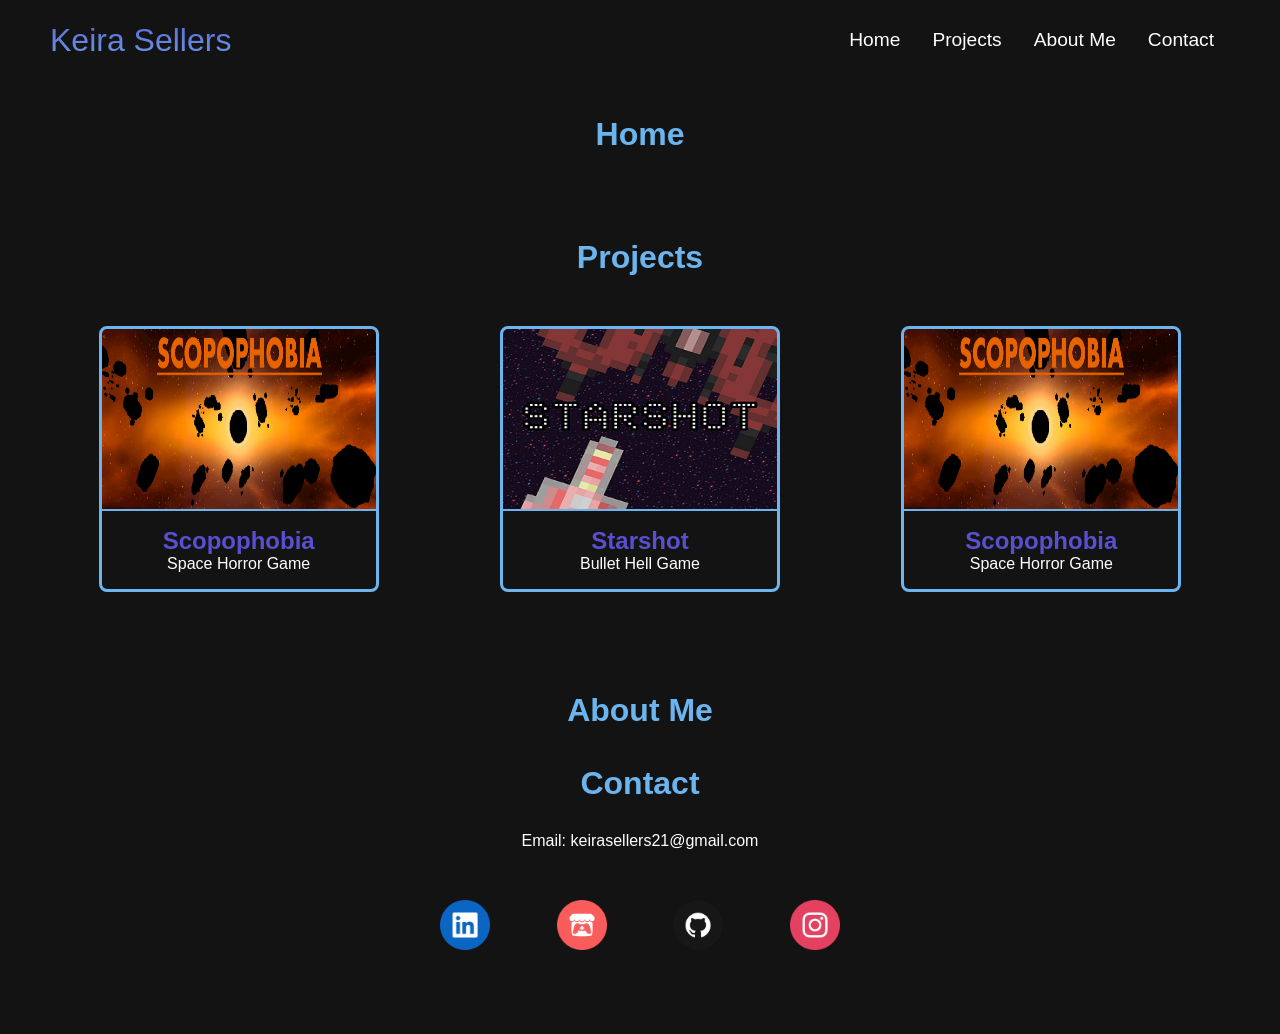
==== Index.html @ 9642dc13 "Website Start - Navigation Bar - Headers - Project Cards Start - Contact Links" ====
﻿<!DOCTYPE html>

<html lang="en" xmlns="http://www.w3.org/1999/xhtml">

<head>
    <meta charset="utf-8" />
    <meta name="viewport" content="width=device-width, initial-scale=1.0" />


    <title>PortfolioWebsite</title>
    <link rel="stylesheet" href="StyleSheet.css" />

</head>

<body>

    <nav class="navbar">

      <div class="navbar__container">

          <a href="/" id="navbar__logo">Keira Sellers</a>

          <div class="navbar__toggle" id="mobile-menu">
              <span class="bar"></span>
              <span class="bar"></span>
              <span class="bar"></span>
          </div>

          <ul class="navbar__menu">
              <li class="navbar__item">
                  <a href="/" class="navbar__links"> Home </a>
              </li>

              <li class="navbar__item">
                  <a href="/" class="navbar__links"> Projects </a>
              </li>

              <li class="navbar__item">
                  <a href="/" class="navbar__links"> About Me </a>
              </li>

              <li class="navbar__item">
                  <a href="/" class="navbar__links"> Contact </a>
              </li>
          </ul>

      </div>

    </nav>

    <br />    
    <br />    

    <div class="home">
        <div class="home__container">
            <h1>Home</h1>

            <div class="home__content">

            </div>

        </div>
    </div>

    <br />
    <br />

    <div class="projects">
        <h1>Projects</h1>
        <div class="projects__container">

            <div class="projects__card">
                <div class="projects__image">
                    <img src="Images/Scopophobia_Cover_Image.png" alt="Scopophobia"/>
               </div>
                <div class="projects__content">
                    <h2>Scopophobia</h2>
                    <p>Space Horror Game</p>
                </div>
            </div>

            <div class="projects__card">
                <div class="projects__image">
                    <img src="Images/Starshot_cover_image.png" alt="Starshot"/>
               </div>
                <div class="projects__content">
                    <h2>Starshot</h2>
                    <p>Bullet Hell Game</p>
                </div>
            </div>    

            <div class="projects__card">
                <div class="projects__image">
                    <img src="Images/Scopophobia_Cover_Image.png" alt="Scopophobia"/>
               </div>
                <div class="projects__content">
                    <h2>Scopophobia</h2>
                    <p>Space Horror Game</p>
                </div>
            </div>                

        </div>
    </div>

    <div class="aboutMe">
        <div class="aboutMe__container">
            <h1>About Me</h1>

            <p> 


            </p>
        </div>
    </div>

    <br />    
    <br />    

    <div class="contact">
        
        <h1>Contact</h1>

        <div class="contact__container">

            <p>Email: keirasellers21@gmail.com</p>

                <ul class="contact__info"> 
                    <li class="contact__item">
                        <a href="https://www.linkedin.com/in/keira-sellers-84a4863b2/">
                        <img class="contact__links" src="Images/linkedin_icon.png" alt="Linkedin" />
                        </a>
                    </li>

                    <li class="contact__item">
                        <a href="https://sellersgames.itch.io">
                        <img class="contact__links" src="Images/itch_icon.png" alt="Itch.IO" />
                        </a>
                    </li>

                    <li class="contact__item">
                        <a href="https://github.com/klbs04">
                        <img class="contact__links" src="Images/github_icon.png" alt="Github" />
                        </a>
                    </li>

                    <li class="contact__item">         
                        <a href="https://www.instagram.com/sellers_games/">
                        <img class="contact__links" src="Images/instagram_icon.png" alt="Instagram" />
                        </a>
                    </li>  
                </ul>
        </div>
    </div>


    <script src="App.js"></script>

</body>

</html>
---- StyleSheet.css ----
﻿* 
{
	box-sizing: border-box;
	margin: 0;
	padding: 0;
	font-family: "Kumbh Sans", sans-serif;
	background-color: #131313;
	/* color: #6CB4EE; */
}

h1
{
	color: #6CB4EE;
	text-align: center;
	text-justify: auto;
}

h2
{
	color: #5A4FCF;
	text-align: center;
	text-justify: auto;
}

p
{
	color: white;
}

ul 
{
	list-style: none;
}

/*#region NavigationBar*/

.navbar
{
	background: #5A4FCF;
	height: 80px;
	display: flex;
	justify-content: center;
	align-items: center;
	font-size: 1.2rem;
	position: sticky;
	top: 0;
	z-index: 999;
}

.navbar__container
{
	display: flex;
	justify-content: space-between;
	height: 80px;
	z-index: 1;
	width: 100%;
	max-width: 1300px;
	margin: 0 auto;
	padding: 0 50px;
}

#navbar__logo
{
	background-color: #5A4FCF;
	background-image: linear-gradient(to top, #6CB4EE 0%, #5A4FCF 100%);
	background-size: 100%;
	-webkit-background-clip: text;
	-moz-background-clip: text;
	-webkit-text-fill-color: transparent;
	-moz-text-fill-color: transparent;
	display: flex;
	align-items: center;
	cursor: pointer;
	text-decoration: none;
	font-size: 2rem;
}

.navbar__menu
{
	display: flex;
	align-items: center;
	list-style: none;
	text-align: center;
}

.navbar__item
{
	height: 80px;
}

.navbar__links
{
	color: #fff;
	display: flex;
	align-items: center;
	justify-content: center;
	text-decoration: none;
	padding: 0 1rem;
	height: 100%;
}


.navbar__links:hover
{
	color: #5A4FCF;
	transition: all 0.3s ease;
}

.projects
{
	padding: 50px 50px;
	justify-content: center;
	text-align: center;
}

.projects__container
{
	display: grid;
	grid-template-columns: repeat(auto-fill, minmax(300px, 1fr));
	gap: 24px;
	width: 100%;
	max-width: 1300px;
	margin: 0 auto;
	padding: 50px 0px;
	justify-items: center;
	flex-wrap: wrap;
}

.projects__card
{
	background-color: #6CB4EE;
	border: 3px solid #6CB4EE;
	border-radius: 8px;
	overflow: hidden;
	transition: transform 0.3 ease, box-shadow 0.3 ease;
	cursor: pointer;
	width: calc(33.333% - 24px); 
    max-width: 380px;
    min-width: 280px;
	justify-self: center;
}

.projects__card:hover
{
	transform: translateY(-5px);
	box-shadow: 0px 8px 20px #fff;
}

.projects__image
{
	width: 100%;
	height: 180px;
	overflow: hidden;
}

.projects__image img
{
	width: 100%;
	height: 100%;
	object-fit: fill;
	display: block;
}

.projects__content
{
	padding: 16px;
	border-top: 2px solid #6CB4EE;
	
}


.contact__info
{
	display: flex;
	justify-content: space-between;
	max-width: 500px;
	margin: 0 auto;	
	padding: 50px;
}

.contact__container
{
	padding: 30px;
	text-align: center;
	justify-content: center;

}

.contact__links
{
	width: 50px;
	height: 50px;
	justify-content: center;
	align-items: center;
}

.contact__links:hover
{
	color: #5A4FCF;
	transition: all 0.3s ease;
}

@media screen and (max-width: 960px)
{
	.navbar__container
	{
		display: flex;
		justify-content: space-between;
		height: 80px;
		z-index: 1;
		width: 100%;
		max-width: 1300px;
		padding: 0;
	}

	.navbar__menu
	{
		display: grid;
		grid-template-columns: auto;
		margin: 0;
		width: 100%;
		position: absolute;
		top: -1000px;
		opacity: 0;
		transition: all 0.5s ease;
		height: 50vh;
		z-index: -1;
	}

	.navbar__menu.active
	{
		background: #131313;
		top: 100%;
		opacity: 1;
		transition: all 0.5s ease;
		z-index: 99;
		height: 50vh;
		font-size: 1.6rem;
	}

	#navbar__logo
	{
		padding-left: 25px;
	}

	.navbar__toggle .bar
	{
		width: 25px;
		height: 3px;
		margin: 5px auto;
		transition: all 0.3s ease-in-out;
		background: #fff;
	}

	.navbar__item
	{
		width: 100%;
	}

	.navbar__links
	{
		text-align: center;
		padding: 2rem;
		width: 100%;
		display: table;
	}

	#mobile-menu
	{
		position: absolute;
		top: 20%;
		right: 5%;
		transform: translate(5%, 20%);
	}

	.navbar__btn
	{
		padding-bottom: 2rem;
	}

	.button
	{
		display: flex;
		justify-content: center;
		align-items: center;
		width: 80%;
		height: 80px;
		margin: 0;
	}

	.navbar__toggle .bar
	{
		display: block;
		cursor: pointer;
	}

	#mobile-menu.is-active .bar:nth-child(2)
	{
		opacity: 0;
	}

	#mobile-menu.is-active .bar:nth-child(1)
	{
		transform: translate(8px) rotate(45deg);
	}

	#mobile-menu.is-active .bar:nth-child(3)
	{
		transform: translate(-8px) rotate(-45deg);
	}
}

/*#endregion NavigationBar*/
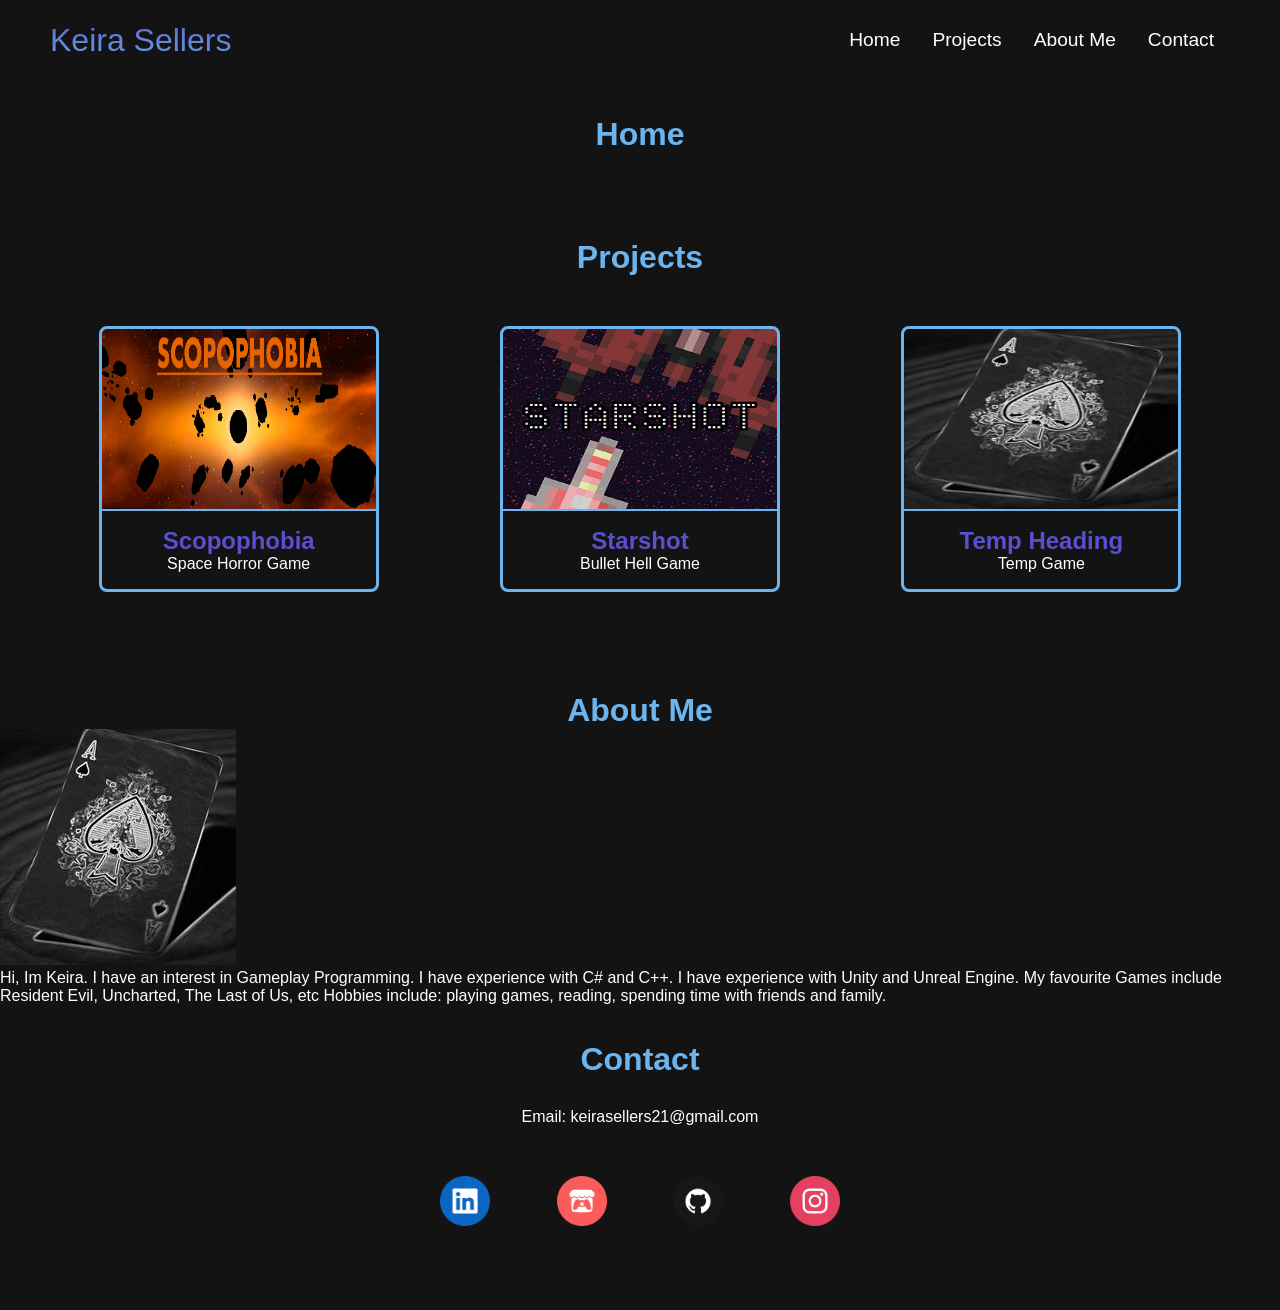
==== commit 1d5be423: "Temp - Temp Images - Temp About Me text" ====
--- a/Index.html
+++ b/Index.html
@@ -91,11 +91,11 @@
 
             <div class="projects__card">
                 <div class="projects__image">
-                    <img src="Images/Scopophobia_Cover_Image.png" alt="Scopophobia"/>
+                    <img src="Images/Temp_imag.png" alt=""/>
                </div>
                 <div class="projects__content">
-                    <h2>Scopophobia</h2>
-                    <p>Space Horror Game</p>
+                    <h2>Temp Heading</h2>
+                    <p>Temp Game</p>
                 </div>
             </div>                
 
@@ -106,8 +106,20 @@
         <div class="aboutMe__container">
             <h1>About Me</h1>
 
+            <div>
+                <img src="Images/Temp_imag.png" alt=""/>
+            </div>
+
             <p> 
+                Hi, Im Keira.
 
+                I have an interest in Gameplay Programming.
+                I have experience with C# and C++.
+                I have experience with Unity and Unreal Engine.
+
+                My favourite Games include Resident Evil, Uncharted, The Last of Us, etc
+
+                Hobbies include: playing games, reading, spending time with friends and family.
 
             </p>
         </div>
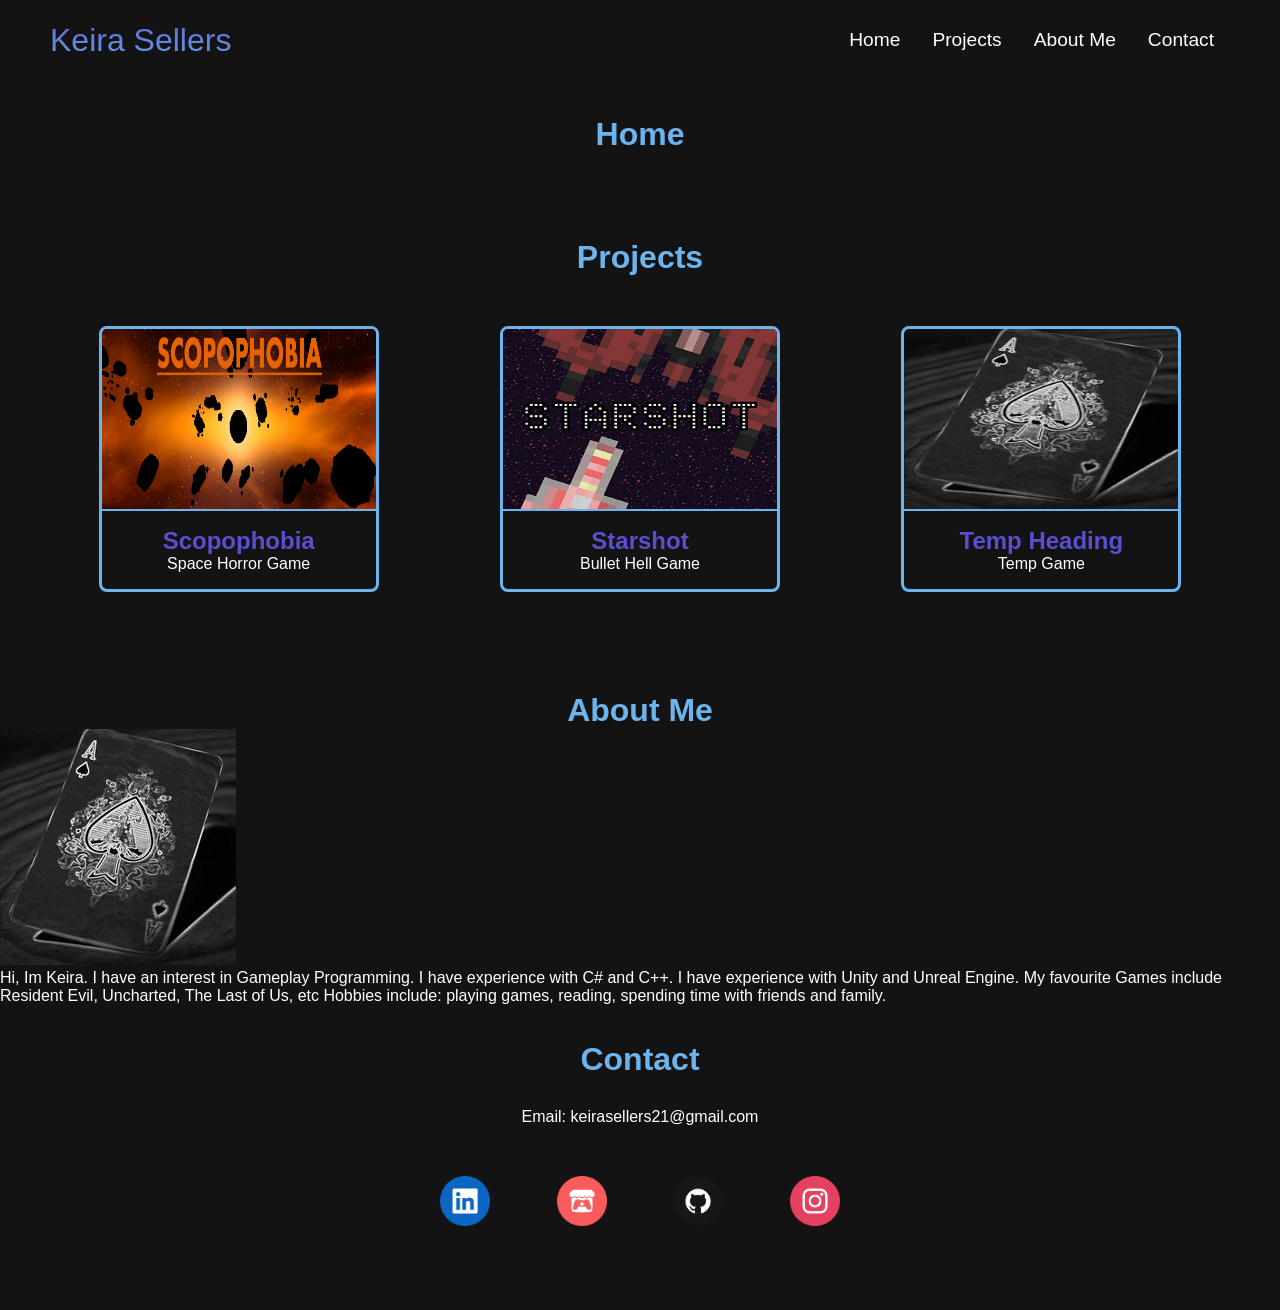
==== commit b1f63ad7: "project pages" ====
--- a/Index.html
+++ b/Index.html
@@ -71,7 +71,9 @@
 
             <div class="projects__card">
                 <div class="projects__image">
+                    <a href="Scopophobia.html">
                     <img src="Images/Scopophobia_Cover_Image.png" alt="Scopophobia"/>
+                    </a>
                </div>
                 <div class="projects__content">
                     <h2>Scopophobia</h2>
@@ -81,7 +83,9 @@
 
             <div class="projects__card">
                 <div class="projects__image">
+                    <a href="Starshot.html">
                     <img src="Images/Starshot_cover_image.png" alt="Starshot"/>
+                    </a>
                </div>
                 <div class="projects__content">
                     <h2>Starshot</h2>
--- a/StyleSheet.css
+++ b/StyleSheet.css
@@ -54,7 +54,7 @@
 	height: 80px;
 	z-index: 1;
 	width: 100%;
-	max-width: 1300px;
+	max-width: 5000px;
 	margin: 0 auto;
 	padding: 0 50px;
 }
@@ -106,6 +106,120 @@
 	transition: all 0.3s ease;
 }
 
+
+@media screen and (max-width: 960px)
+{
+	.navbar__container
+	{
+		display: flex;
+		justify-content: space-between;
+		height: 80px;
+		z-index: 1;
+		width: 100%;
+		max-width: 1300px;
+		padding: 0;
+	}
+
+	.navbar__menu
+	{
+		display: grid;
+		grid-template-columns: auto;
+		margin: 0;
+		width: 100%;
+		position: absolute;
+		top: -1000px;
+		opacity: 0;
+		transition: all 0.5s ease;
+		height: 50vh;
+		z-index: -1;
+	}
+
+	.navbar__menu.active
+	{
+		background: #131313;
+		top: 100%;
+		opacity: 1;
+		transition: all 0.5s ease;
+		z-index: 99;
+		height: 50vh;
+		font-size: 1.6rem;
+	}
+
+	#navbar__logo
+	{
+		padding-left: 25px;
+	}
+
+	.navbar__toggle .bar
+	{
+		width: 25px;
+		height: 3px;
+		margin: 5px auto;
+		transition: all 0.3s ease-in-out;
+		background: #fff;
+	}
+
+	.navbar__item
+	{
+		width: 100%;
+	}
+
+	.navbar__links
+	{
+		text-align: center;
+		padding: 2rem;
+		width: 100%;
+		display: table;
+	}
+
+	#mobile-menu
+	{
+		position: absolute;
+		top: 20%;
+		right: 5%;
+		transform: translate(5%, 20%);
+	}
+
+	.navbar__btn
+	{
+		padding-bottom: 2rem;
+	}
+
+	.button
+	{
+		display: flex;
+		justify-content: center;
+		align-items: center;
+		width: 80%;
+		height: 80px;
+		margin: 0;
+	}
+
+	.navbar__toggle .bar
+	{
+		display: block;
+		cursor: pointer;
+	}
+
+	#mobile-menu.is-active .bar:nth-child(2)
+	{
+		opacity: 0;
+	}
+
+	#mobile-menu.is-active .bar:nth-child(1)
+	{
+		transform: translate(8px) rotate(45deg);
+	}
+
+	#mobile-menu.is-active .bar:nth-child(3)
+	{
+		transform: translate(-8px) rotate(-45deg);
+	}
+}
+
+/*#endregion NavigationBar*/
+
+/*#region Projects */
 .projects
 {
 	padding: 50px 50px;
@@ -168,7 +282,9 @@
 	
 }
 
-
+/*#endregion Projects */
+
+/*#region Contact */
 .contact__info
 {
 	display: flex;
@@ -200,116 +316,47 @@
 	transition: all 0.3s ease;
 }
 
-@media screen and (max-width: 960px)
-{
-	.navbar__container
-	{
-		display: flex;
-		justify-content: space-between;
-		height: 80px;
-		z-index: 1;
-		width: 100%;
-		max-width: 1300px;
-		padding: 0;
-	}
-
-	.navbar__menu
-	{
-		display: grid;
-		grid-template-columns: auto;
-		margin: 0;
-		width: 100%;
-		position: absolute;
-		top: -1000px;
-		opacity: 0;
-		transition: all 0.5s ease;
-		height: 50vh;
-		z-index: -1;
-	}
-
-	.navbar__menu.active
-	{
-		background: #131313;
-		top: 100%;
-		opacity: 1;
-		transition: all 0.5s ease;
-		z-index: 99;
-		height: 50vh;
-		font-size: 1.6rem;
-	}
-
-	#navbar__logo
-	{
-		padding-left: 25px;
-	}
-
-	.navbar__toggle .bar
-	{
-		width: 25px;
-		height: 3px;
-		margin: 5px auto;
-		transition: all 0.3s ease-in-out;
-		background: #fff;
-	}
-
-	.navbar__item
-	{
-		width: 100%;
-	}
-
-	.navbar__links
-	{
-		text-align: center;
-		padding: 2rem;
-		width: 100%;
-		display: table;
-	}
-
-	#mobile-menu
-	{
-		position: absolute;
-		top: 20%;
-		right: 5%;
-		transform: translate(5%, 20%);
-	}
-
-	.navbar__btn
-	{
-		padding-bottom: 2rem;
-	}
-
-	.button
-	{
-		display: flex;
-		justify-content: center;
-		align-items: center;
-		width: 80%;
-		height: 80px;
-		margin: 0;
-	}
-
-	.navbar__toggle .bar
-	{
-		display: block;
-		cursor: pointer;
-	}
-
-	#mobile-menu.is-active .bar:nth-child(2)
-	{
-		opacity: 0;
-	}
-
-	#mobile-menu.is-active .bar:nth-child(1)
-	{
-		transform: translate(8px) rotate(45deg);
-	}
-
-	#mobile-menu.is-active .bar:nth-child(3)
-	{
-		transform: translate(-8px) rotate(-45deg);
-	}
-}
-
-/*#endregion NavigationBar*/
-
-
+/*#endregion Contact */
+
+/*#region ProjectSites */
+
+iframe
+{
+	width: 400px;
+	height: 200px;
+}
+
+.project__content
+{
+	display: flex;
+	justify-content: center;
+}
+
+.video
+{
+	padding: 500px 0px;	
+	display: flex;
+	justify-content: center;
+}
+
+.image__container
+{
+	display: grid;
+	justify-content: center;
+	grid-template-columns: repeat(auto-fill, minmax(0px, 5000px));
+	gap: 50px;
+	max-width: 5000px;
+	margin: 0 auto;
+	padding: 50px 0px;
+}
+
+.image__item
+{
+	width: 300px;
+	height: 150px;
+	justify-content: center;
+}
+
+
+
+/*#endregion ProjectSites */
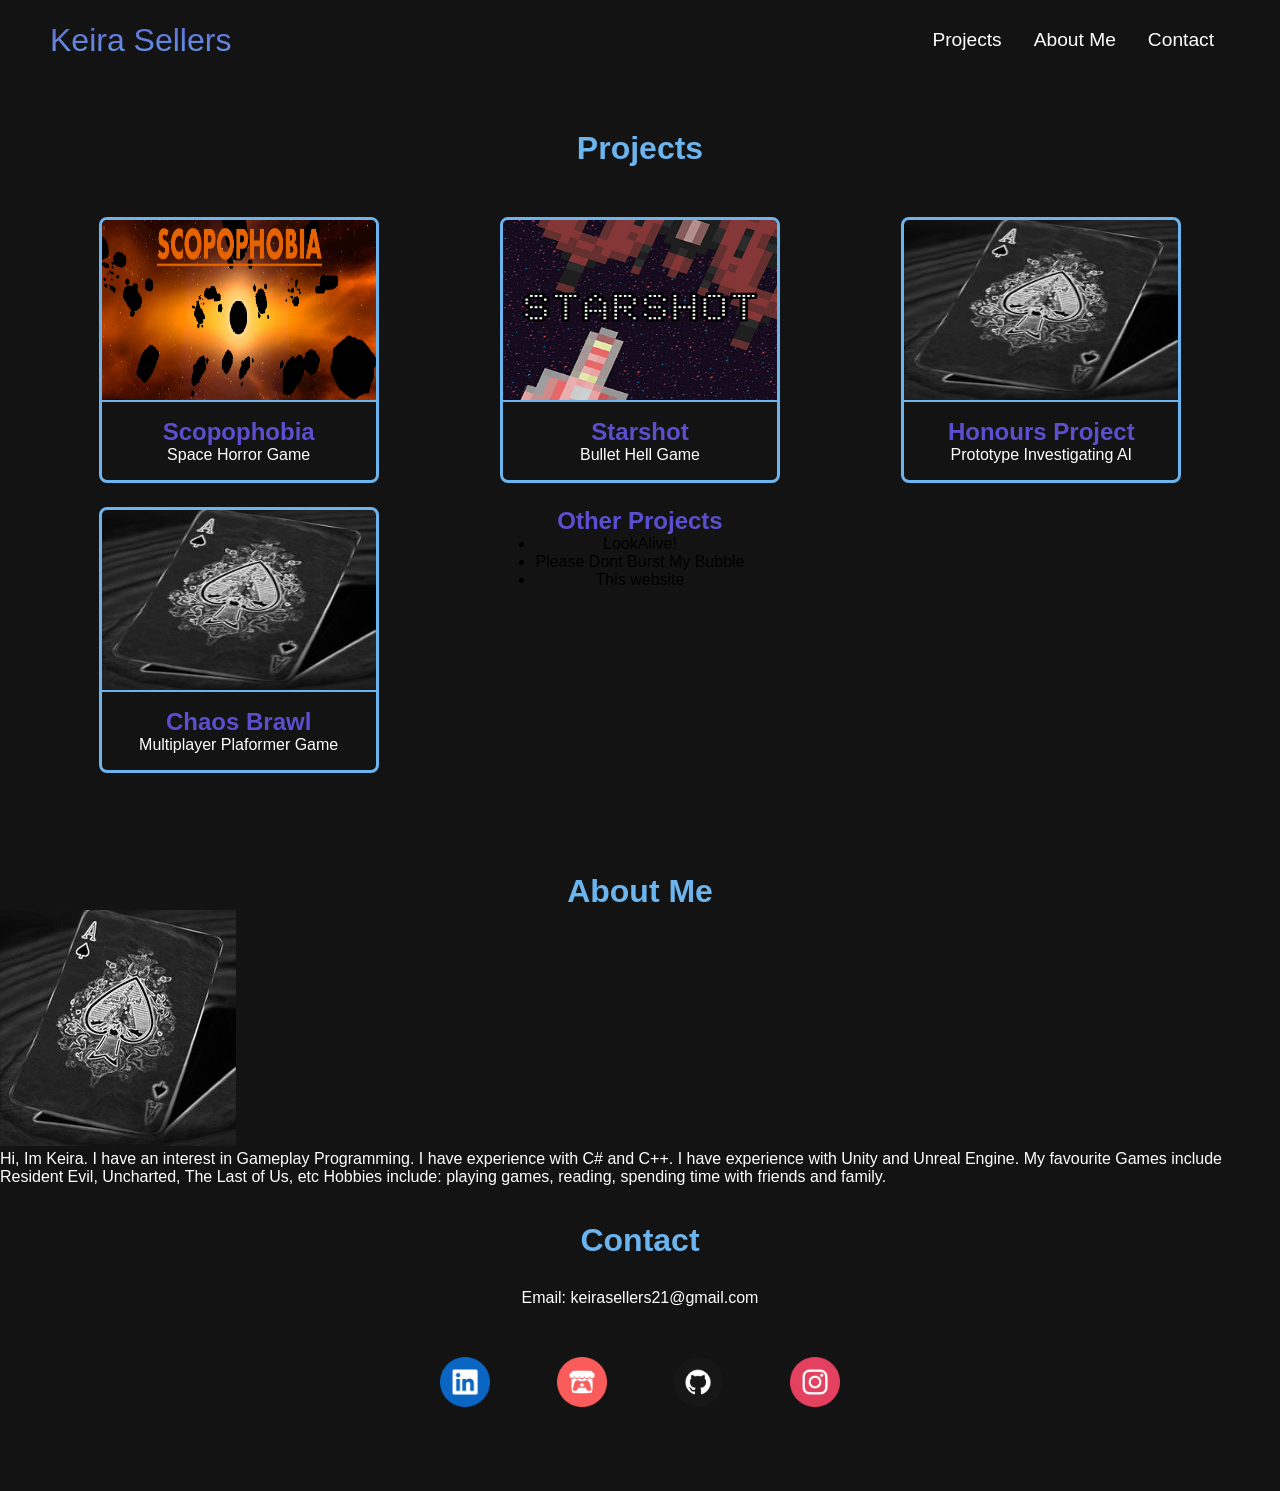
==== commit 45e1a75c: "new stuff -project pages -updates -new text -logo" ====
--- a/Index.html
+++ b/Index.html
@@ -28,10 +28,6 @@
 
           <ul class="navbar__menu">
               <li class="navbar__item">
-                  <a href="/" class="navbar__links"> Home </a>
-              </li>
-
-              <li class="navbar__item">
                   <a href="/" class="navbar__links"> Projects </a>
               </li>
 
@@ -47,23 +43,6 @@
       </div>
 
     </nav>
-
-    <br />    
-    <br />    
-
-    <div class="home">
-        <div class="home__container">
-            <h1>Home</h1>
-
-            <div class="home__content">
-
-            </div>
-
-        </div>
-    </div>
-
-    <br />
-    <br />
 
     <div class="projects">
         <h1>Projects</h1>
@@ -95,13 +74,32 @@
 
             <div class="projects__card">
                 <div class="projects__image">
-                    <img src="Images/Temp_imag.png" alt=""/>
+                    <img src="Images/Temp_imag.png" alt="Honours Project"/>
                </div>
                 <div class="projects__content">
-                    <h2>Temp Heading</h2>
-                    <p>Temp Game</p>
+                    <h2>Honours Project</h2>
+                    <p>Prototype Investigating AI</p>
                 </div>
-            </div>                
+            </div>         
+
+            <div class="projects__card">
+                <div class="projects__image">
+                    <img src="Images/Temp_imag.png" alt="Chaos Brawl"/>
+               </div>
+                <div class="projects__content">
+                    <h2>Chaos Brawl</h2>
+                    <p>Multiplayer Plaformer Game</p>
+                </div>
+            </div> 
+
+            <div>
+                <h2>Other Projects</h2>
+                <ul>
+                    <li>LookAlive!</li>
+                    <li>Please Dont Burst My Bubble</li>
+                    <li>This website</li>
+                </ul>
+            </div>
 
         </div>
     </div>
--- a/StyleSheet.css
+++ b/StyleSheet.css
@@ -25,11 +25,6 @@
 p
 {
 	color: white;
-}
-
-ul 
-{
-	list-style: none;
 }
 
 /*#region NavigationBar*/
@@ -292,6 +287,7 @@
 	max-width: 500px;
 	margin: 0 auto;	
 	padding: 50px;
+	list-style: none;
 }
 
 .contact__container
@@ -328,8 +324,9 @@
 
 .project__content
 {
-	display: flex;
-	justify-content: center;
+	/* display: flex; */
+	justify-content: center;
+	margin: 50px 100px;
 }
 
 .video
@@ -343,11 +340,13 @@
 {
 	display: grid;
 	justify-content: center;
-	grid-template-columns: repeat(auto-fill, minmax(0px, 5000px));
-	gap: 50px;
+	grid-template-columns: repeat(auto-fill, minmax(200px, 5000px));
+	gap: 10px;
 	max-width: 5000px;
 	margin: 0 auto;
 	padding: 50px 0px;
+	flex-wrap: wrap;
+	width: 100%;
 }
 
 .image__item
@@ -359,4 +358,5 @@
 
 
 
+
 /*#endregion ProjectSites */
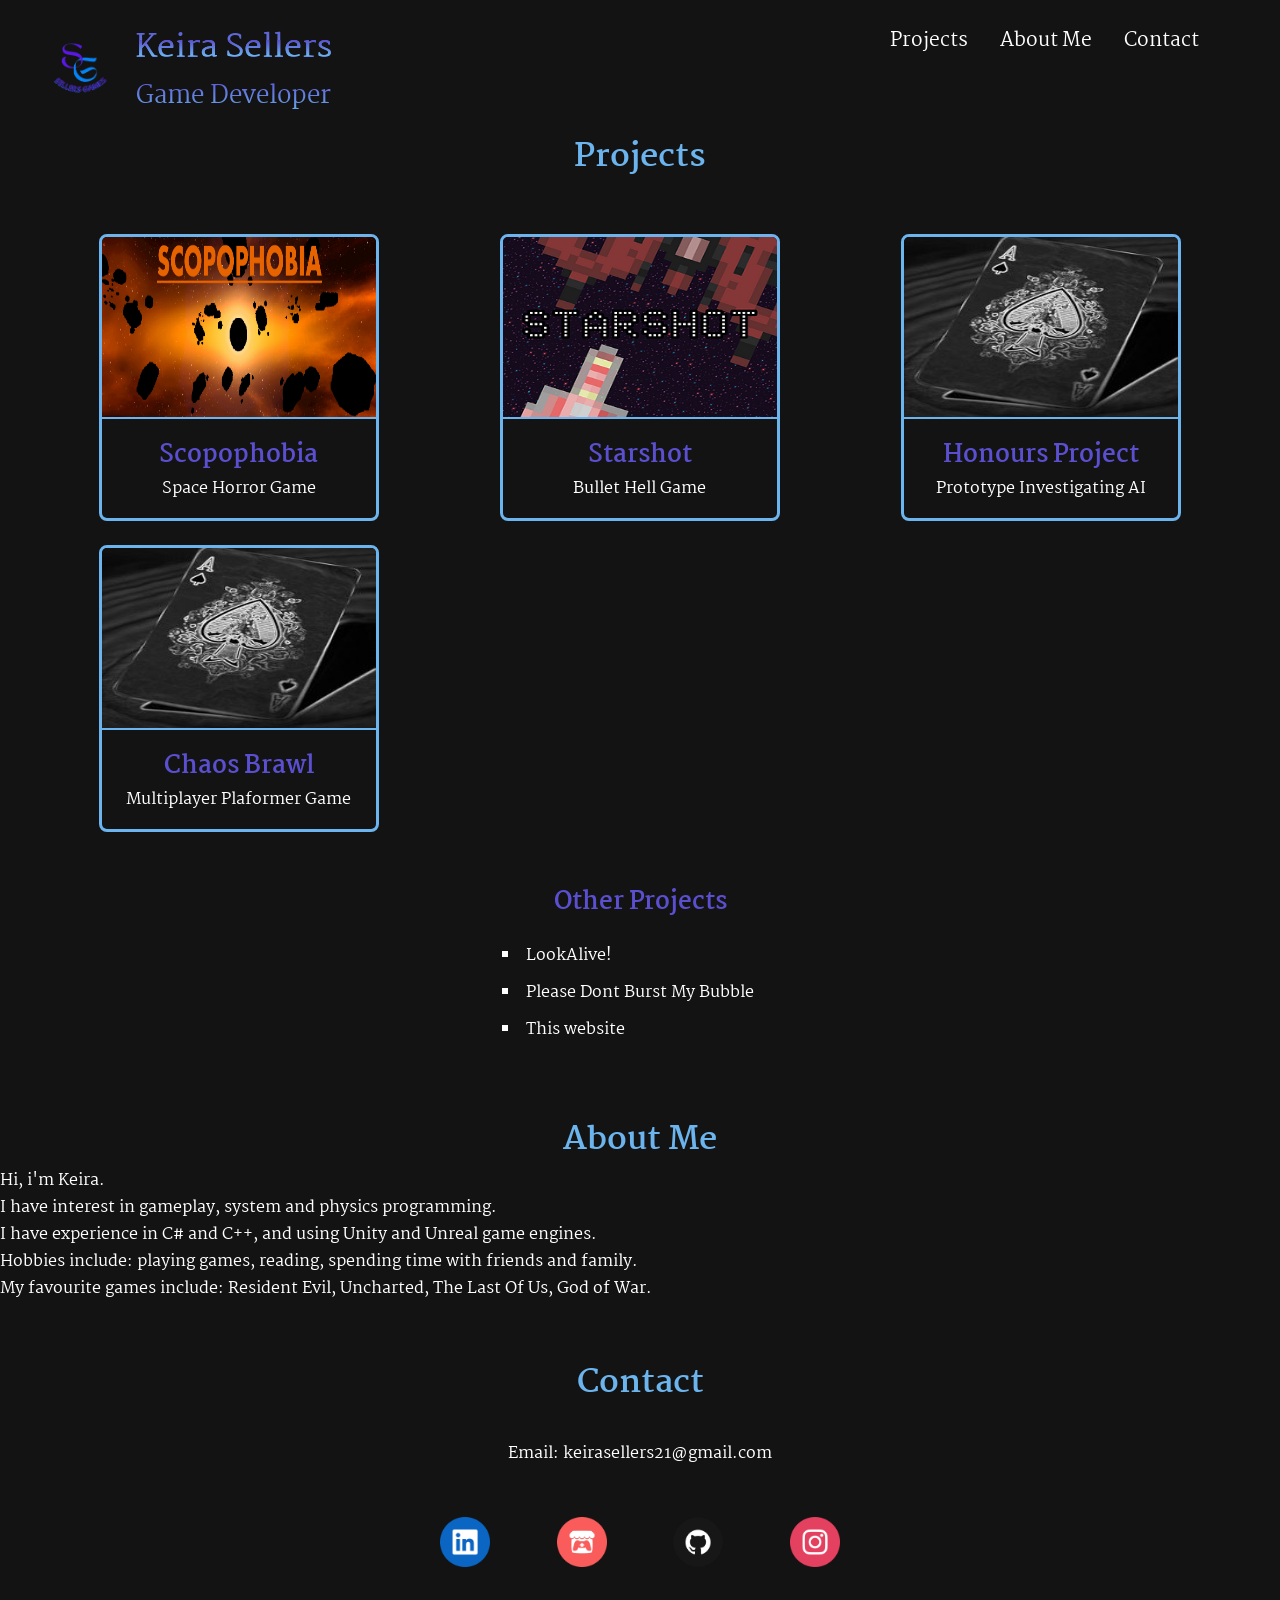
==== commit fab9084e: "Images" ====
--- a/Index.html
+++ b/Index.html
@@ -8,7 +8,10 @@
 
 
     <title>PortfolioWebsite</title>
-    <link rel="stylesheet" href="StyleSheet.css" />
+    <link rel="stylesheet" href="StyleSheet.css"/>
+    <link rel="preconnect" href="https://fonts.googleapis.com">
+    <link rel="preconnect" href="https://fonts.gstatic.com" crossorigin>
+    <link href="https://fonts.googleapis.com/css2?family=Martel:wght@200;300;400;600;700;800;900&display=swap" rel="stylesheet">
 
 </head>
 
@@ -18,29 +21,33 @@
 
       <div class="navbar__container">
 
-          <a href="/" id="navbar__logo">Keira Sellers</a>
-
-          <div class="navbar__toggle" id="mobile-menu">
+            <a href="/" id="navbar__logo">
+                <img class="logo" src="Images/Logo-cropped-transparent.png" alt="Logo"/>
+                    <span class="name__text" id="navbar__logo">Keira Sellers</span>
+                    <p class="title__text" id="navbar__logo">Game Developer</p>
+            </a>
+            
+            <div class="navbar__toggle" id="mobile-menu">
               <span class="bar"></span>
               <span class="bar"></span>
               <span class="bar"></span>
-          </div>
+            </div>
 
-          <ul class="navbar__menu">
-              <li class="navbar__item">
-                  <a href="/" class="navbar__links"> Projects </a>
-              </li>
+            <ul class="navbar__menu">
+                <li class="navbar__item">
+                    <a href="/" class="navbar__links"> Projects </a>
+                </li>
 
-              <li class="navbar__item">
-                  <a href="/" class="navbar__links"> About Me </a>
-              </li>
+                <li class="navbar__item">
+                    <a href="/" class="navbar__links"> About Me </a>
+                </li>
 
-              <li class="navbar__item">
-                  <a href="/" class="navbar__links"> Contact </a>
-              </li>
-          </ul>
+                <li class="navbar__item">
+                    <a href="/" class="navbar__links"> Contact </a>
+                </li>
+            </ul>
 
-      </div>
+        </div>
 
     </nav>
 
@@ -51,7 +58,7 @@
             <div class="projects__card">
                 <div class="projects__image">
                     <a href="Scopophobia.html">
-                    <img src="Images/Scopophobia_Cover_Image.png" alt="Scopophobia"/>
+                    <img src="Images/Scopophobia/Scopophobia_Cover_Image.png" alt="Scopophobia"/>
                     </a>
                </div>
                 <div class="projects__content">
@@ -63,7 +70,7 @@
             <div class="projects__card">
                 <div class="projects__image">
                     <a href="Starshot.html">
-                    <img src="Images/Starshot_cover_image.png" alt="Starshot"/>
+                    <img src="Images/Starshot/Starshot_cover_image.png" alt="Starshot"/>
                     </a>
                </div>
                 <div class="projects__content">
@@ -74,7 +81,9 @@
 
             <div class="projects__card">
                 <div class="projects__image">
+                    <a href="HonoursProject.html">
                     <img src="Images/Temp_imag.png" alt="Honours Project"/>
+                    </a>
                </div>
                 <div class="projects__content">
                     <h2>Honours Project</h2>
@@ -84,46 +93,38 @@
 
             <div class="projects__card">
                 <div class="projects__image">
+                    <a href="ChaosBrawl.html">
                     <img src="Images/Temp_imag.png" alt="Chaos Brawl"/>
+                    </a>                    
                </div>
                 <div class="projects__content">
                     <h2>Chaos Brawl</h2>
                     <p>Multiplayer Plaformer Game</p>
                 </div>
             </div> 
+        </div>
 
-            <div>
-                <h2>Other Projects</h2>
-                <ul>
-                    <li>LookAlive!</li>
-                    <li>Please Dont Burst My Bubble</li>
-                    <li>This website</li>
-                </ul>
-            </div>
+        <div class="other__projects">
+            <h2>Other Projects</h2>
+            <ul>
+                <li>LookAlive!</li>
+                <li>Please Dont Burst My Bubble</li>
+                <li>This website</li>
+            </ul>
+        </div>
 
-        </div>
     </div>
 
     <div class="aboutMe">
         <div class="aboutMe__container">
             <h1>About Me</h1>
 
-            <div>
-                <img src="Images/Temp_imag.png" alt=""/>
-            </div>
+            <p>Hi, i'm Keira.</p>
+            <p>I have interest in gameplay, system and physics programming.</p>
+            <p>I have experience in C# and C++, and using Unity and Unreal game engines.</p>
+            <p> Hobbies include: playing games, reading, spending time with friends and family.</p>
+            <P>My favourite games include: Resident Evil, Uncharted, The Last Of Us, God of War.</P>
 
-            <p> 
-                Hi, Im Keira.
-
-                I have an interest in Gameplay Programming.
-                I have experience with C# and C++.
-                I have experience with Unity and Unreal Engine.
-
-                My favourite Games include Resident Evil, Uncharted, The Last of Us, etc
-
-                Hobbies include: playing games, reading, spending time with friends and family.
-
-            </p>
         </div>
     </div>
 
--- a/StyleSheet.css
+++ b/StyleSheet.css
@@ -3,9 +3,8 @@
 	box-sizing: border-box;
 	margin: 0;
 	padding: 0;
-	font-family: "Kumbh Sans", sans-serif;
+	font-family: "Martel", serif;
 	background-color: #131313;
-	/* color: #6CB4EE; */
 }
 
 h1
@@ -25,6 +24,18 @@
 p
 {
 	color: white;
+	justify-self: center;
+}
+
+ul
+{
+	list-style: square;
+	list-style-position: outside;
+	color: #fff;
+	margin: 5px;
+	padding: 10px;
+	text-align: left;
+	display: inline-block;
 }
 
 /*#region NavigationBar*/
@@ -63,11 +74,39 @@
 	-moz-background-clip: text;
 	-webkit-text-fill-color: transparent;
 	-moz-text-fill-color: transparent;
-	display: flex;
+	display: grid;
 	align-items: center;
 	cursor: pointer;
 	text-decoration: none;
+	column-gap: 5px;
+	grid-template-columns: auto 1f;
+	grid-template-rows: auto auto;
+	margin-top: 20px;
+}
+
+.logo
+{
+	width: 60px;
+	height: 60px;
+	margin-right: 20px;
+	grid-row: 1 / 3;
+}
+
+.title__text
+{
+	display: flex;
+	flex-direction: column;
+	font-size: 1.5rem;
+	grid-column: 2;
+	grid-row: 2;
+}
+
+.name__text
+{
 	font-size: 2rem;
+	grid-column: 2;
+	grid-row: 1;
+	line-height: 0.5;
 }
 
 .navbar__menu
@@ -274,7 +313,27 @@
 {
 	padding: 16px;
 	border-top: 2px solid #6CB4EE;
-	
+}
+
+.other__projects
+{
+	text-align: center;	
+}
+
+.other__projects ul
+{
+	list-style: square;
+	list-style-position: outside;
+	color: #fff;
+	margin: 5px;
+	padding: 10px;
+	text-align: left;
+	display: inline-block;
+}
+
+.other__projects li
+{
+	padding: 5px;
 }
 
 /*#endregion Projects */
@@ -331,22 +390,22 @@
 
 .video
 {
-	padding: 500px 0px;	
-	display: flex;
-	justify-content: center;
-}
-
-.image__container
+	padding: 100px 0px;	
+	display: flex;
+	justify-content: center;
+}
+
+.images__container
 {
 	display: grid;
 	justify-content: center;
-	grid-template-columns: repeat(auto-fill, minmax(200px, 5000px));
+	grid-template-columns: repeat(3, 300px);
 	gap: 10px;
 	max-width: 5000px;
 	margin: 0 auto;
-	padding: 50px 0px;
 	flex-wrap: wrap;
 	width: 100%;
+	align-self: center;
 }
 
 .image__item
@@ -354,9 +413,29 @@
 	width: 300px;
 	height: 150px;
 	justify-content: center;
-}
-
-
-
+	overflow: hidden;
+}
+
+.image__item img
+{
+    width: 100%;
+    height: 100%;
+    object-fit: cover;
+}
+
+.starshot__image__item
+{
+	width: 200px;
+	justify-content: center;
+	margin: 10px;
+}
+
+
+.starshot__image__item img
+{
+    width: 100%;
+    height: 100%;
+    object-fit: cover;
+}
 
 /*#endregion ProjectSites */
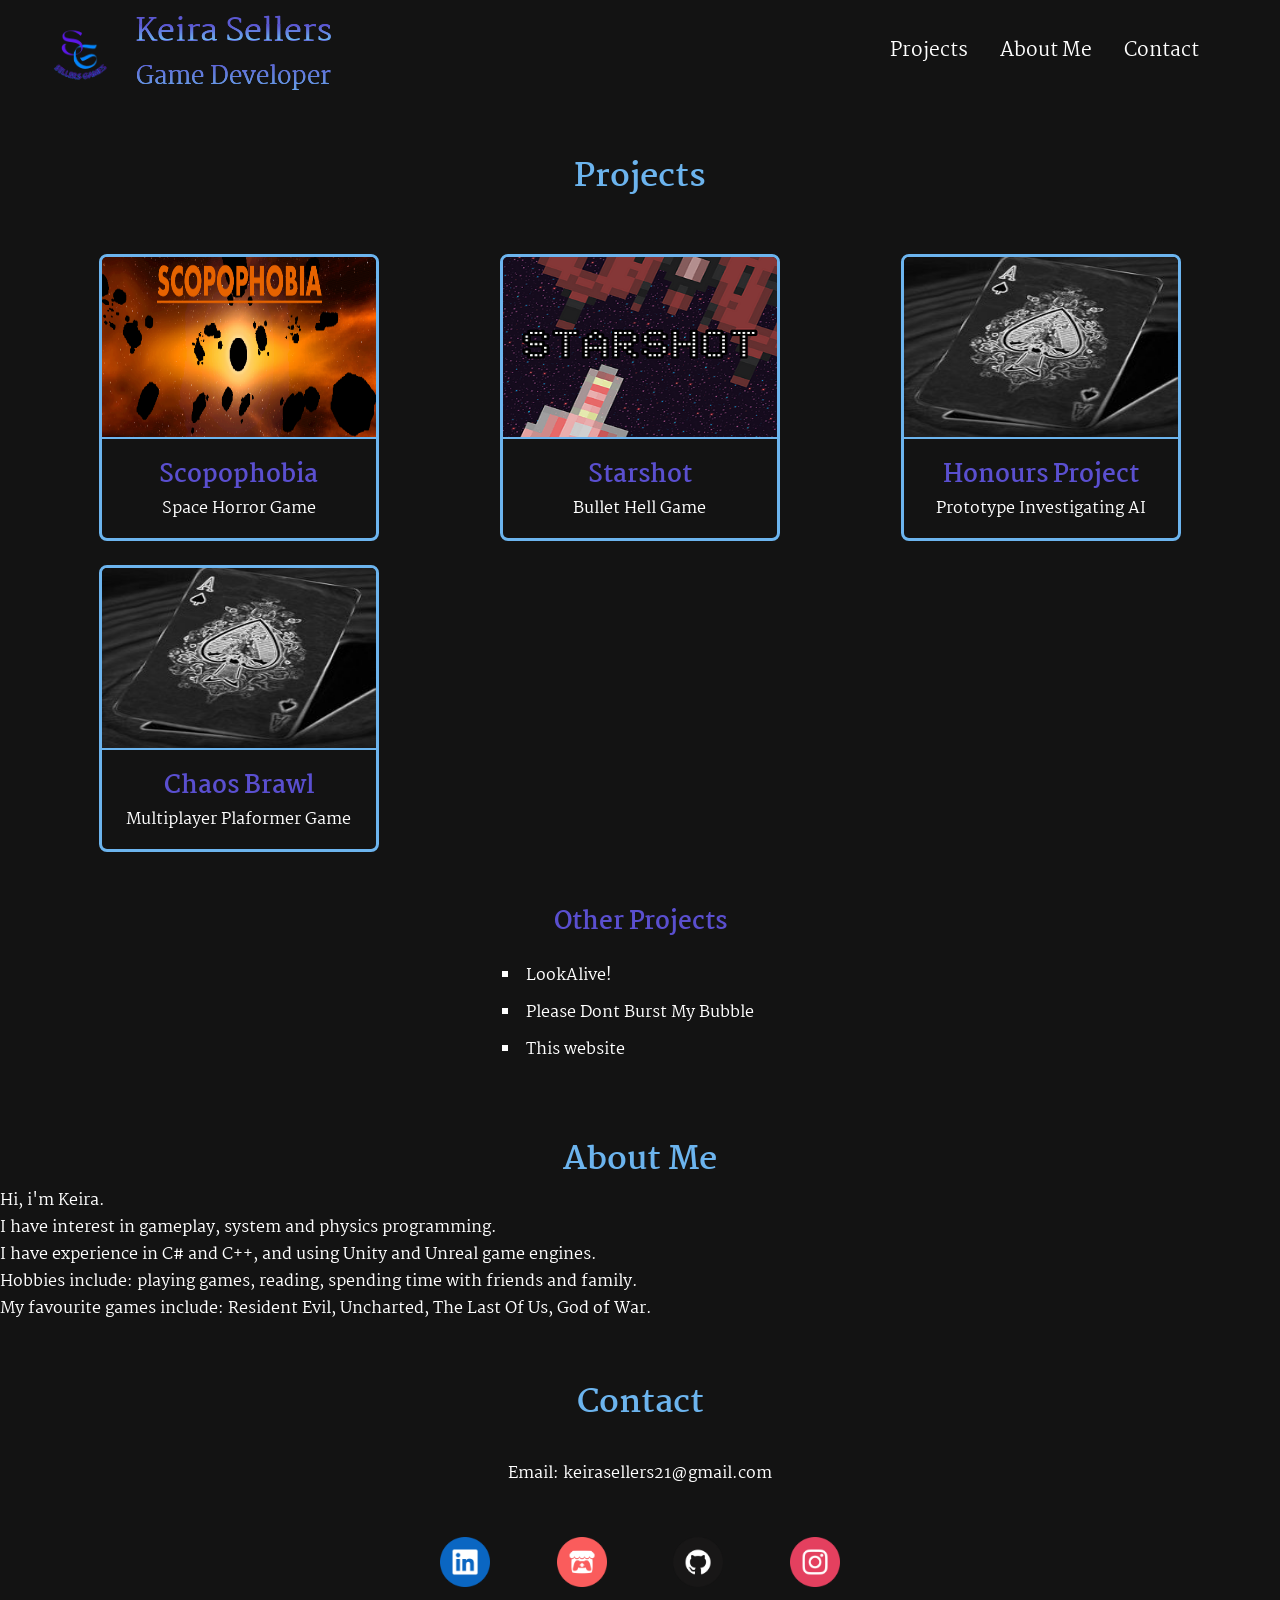
==== commit df78aeb6: "more updates" ====
--- a/Index.html
+++ b/Index.html
@@ -35,15 +35,15 @@
 
             <ul class="navbar__menu">
                 <li class="navbar__item">
-                    <a href="/" class="navbar__links"> Projects </a>
+                    <a href="Index.html#projects" class="navbar__links"> Projects </a>
                 </li>
 
                 <li class="navbar__item">
-                    <a href="/" class="navbar__links"> About Me </a>
+                    <a href="Index.html#about__me" class="navbar__links"> About Me </a>
                 </li>
 
                 <li class="navbar__item">
-                    <a href="/" class="navbar__links"> Contact </a>
+                    <a href="Index.html#acontact" class="navbar__links"> Contact </a>
                 </li>
             </ul>
 
@@ -51,7 +51,7 @@
 
     </nav>
 
-    <div class="projects">
+    <div id="projects" class="projects">
         <h1>Projects</h1>
         <div class="projects__container">
 
@@ -115,7 +115,7 @@
 
     </div>
 
-    <div class="aboutMe">
+    <div id="about__me" class="aboutMe">
         <div class="aboutMe__container">
             <h1>About Me</h1>
 
@@ -131,7 +131,7 @@
     <br />    
     <br />    
 
-    <div class="contact">
+    <div id="contact" class="contact">
         
         <h1>Contact</h1>
 
--- a/StyleSheet.css
+++ b/StyleSheet.css
@@ -43,7 +43,7 @@
 .navbar
 {
 	background: #5A4FCF;
-	height: 80px;
+	height: 100px;
 	display: flex;
 	justify-content: center;
 	align-items: center;
@@ -57,7 +57,7 @@
 {
 	display: flex;
 	justify-content: space-between;
-	height: 80px;
+	height: 100px;
 	z-index: 1;
 	width: 100%;
 	max-width: 5000px;
@@ -81,7 +81,7 @@
 	column-gap: 5px;
 	grid-template-columns: auto 1f;
 	grid-template-rows: auto auto;
-	margin-top: 20px;
+	margin-top: 10px;
 }
 
 .logo
@@ -377,8 +377,10 @@
 
 iframe
 {
-	width: 400px;
-	height: 200px;
+	width: 500px;
+	height: 300px;
+	margin: 20px;
+	display: flex;
 }
 
 .project__content
@@ -390,9 +392,9 @@
 
 .video
 {
-	padding: 100px 0px;	
-	display: flex;
-	justify-content: center;
+	justify-self: center;
+	margin: 10px;
+	padding: 40px;
 }
 
 .images__container
@@ -438,4 +440,27 @@
     object-fit: cover;
 }
 
+.contributions
+{
+	justify-self: center;
+	text-align: center;
+}
+
+.contributions ul
+{
+	list-style: square;
+	list-style-position: outside;
+	color: #fff;
+	margin: 5px;
+	padding: 10px;
+	text-align: left;
+	display: inline-block;
+}
+
+.contributions li
+{
+	padding: 5px;
+}
+
+
 /*#endregion ProjectSites */
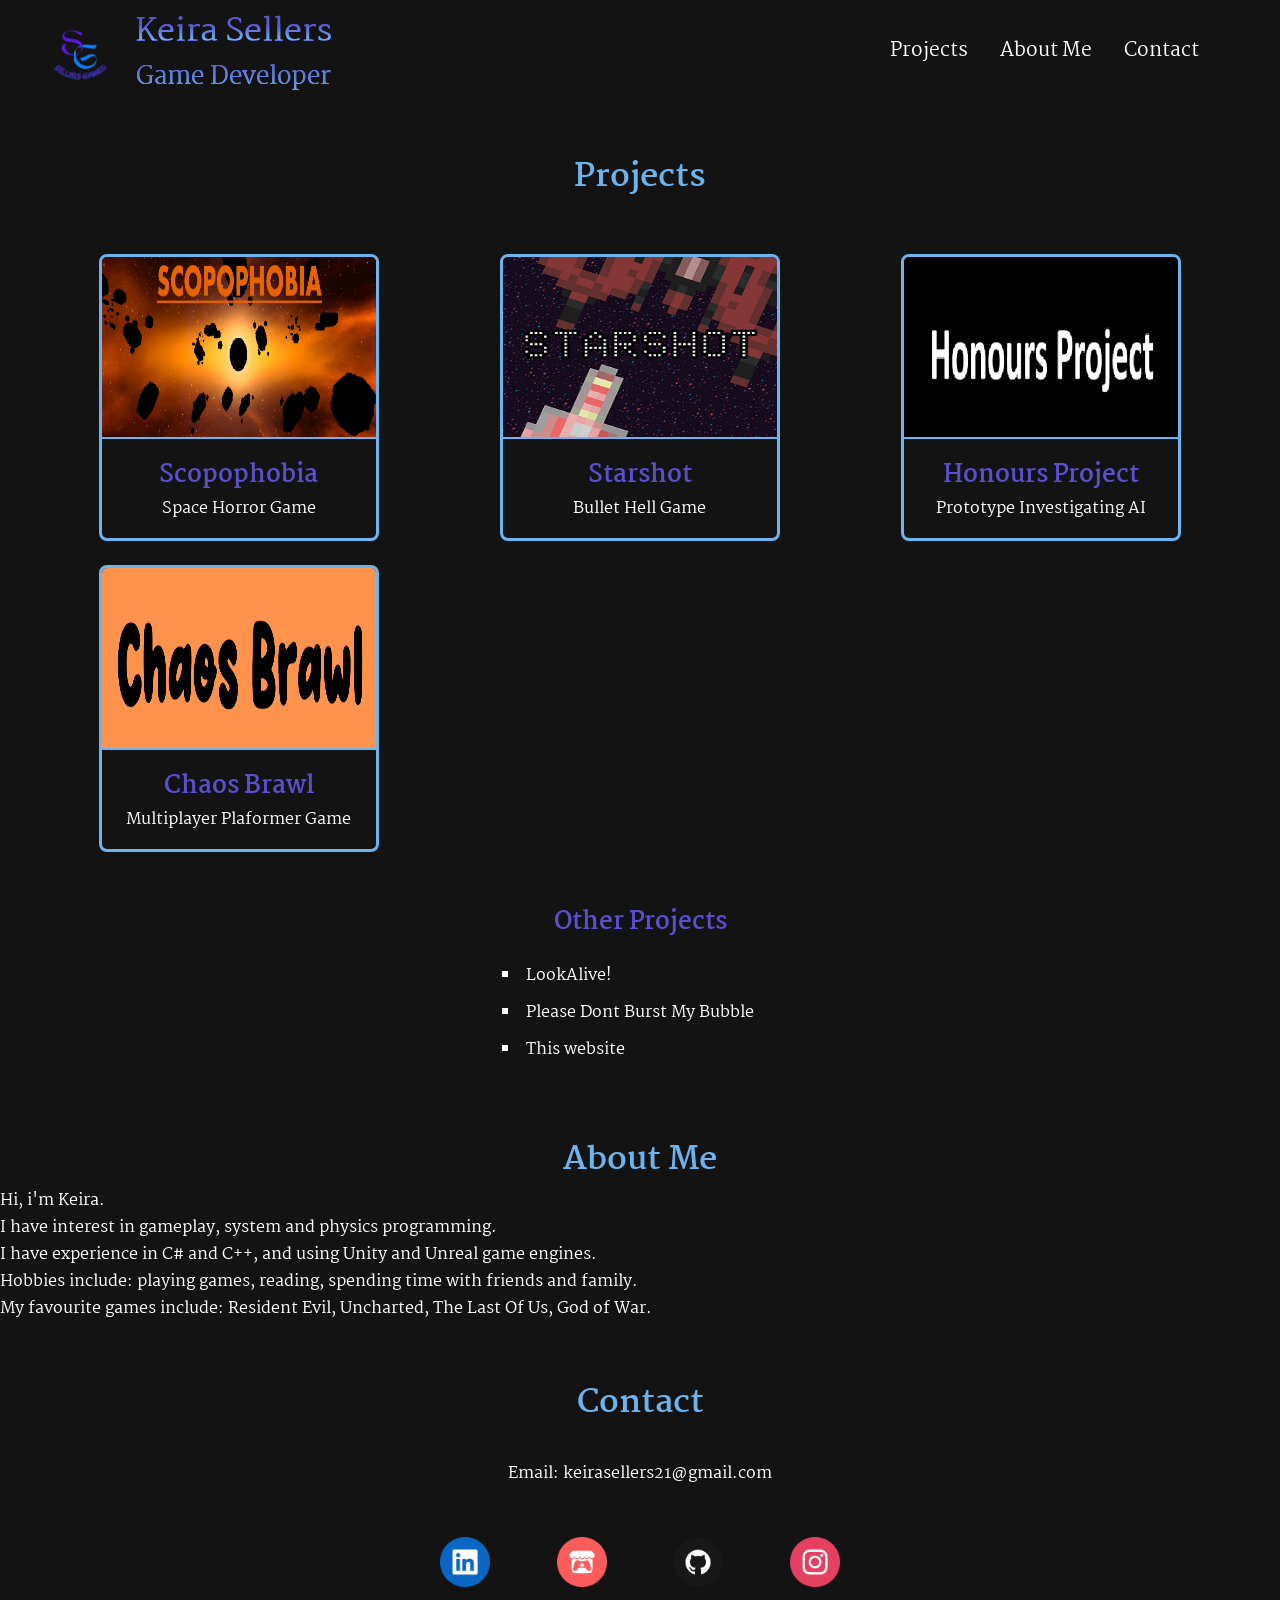
==== commit 80393e01: "More Images" ====
--- a/Index.html
+++ b/Index.html
@@ -82,7 +82,7 @@
             <div class="projects__card">
                 <div class="projects__image">
                     <a href="HonoursProject.html">
-                    <img src="Images/Temp_imag.png" alt="Honours Project"/>
+                    <img src="Images/Honours/Honours_Cover_Image.png" alt="Honours Project"/>
                     </a>
                </div>
                 <div class="projects__content">
@@ -94,7 +94,7 @@
             <div class="projects__card">
                 <div class="projects__image">
                     <a href="ChaosBrawl.html">
-                    <img src="Images/Temp_imag.png" alt="Chaos Brawl"/>
+                    <img src="Images/ChaosBrawl/ChaosBrawl_Cover_Image.png" alt="Chaos Brawl"/>
                     </a>                    
                </div>
                 <div class="projects__content">
--- a/StyleSheet.css
+++ b/StyleSheet.css
@@ -462,5 +462,11 @@
 	padding: 5px;
 }
 
+.note__text
+{
+	font-style: italic;
+	font-size: small;
+}
+
 
 /*#endregion ProjectSites */
